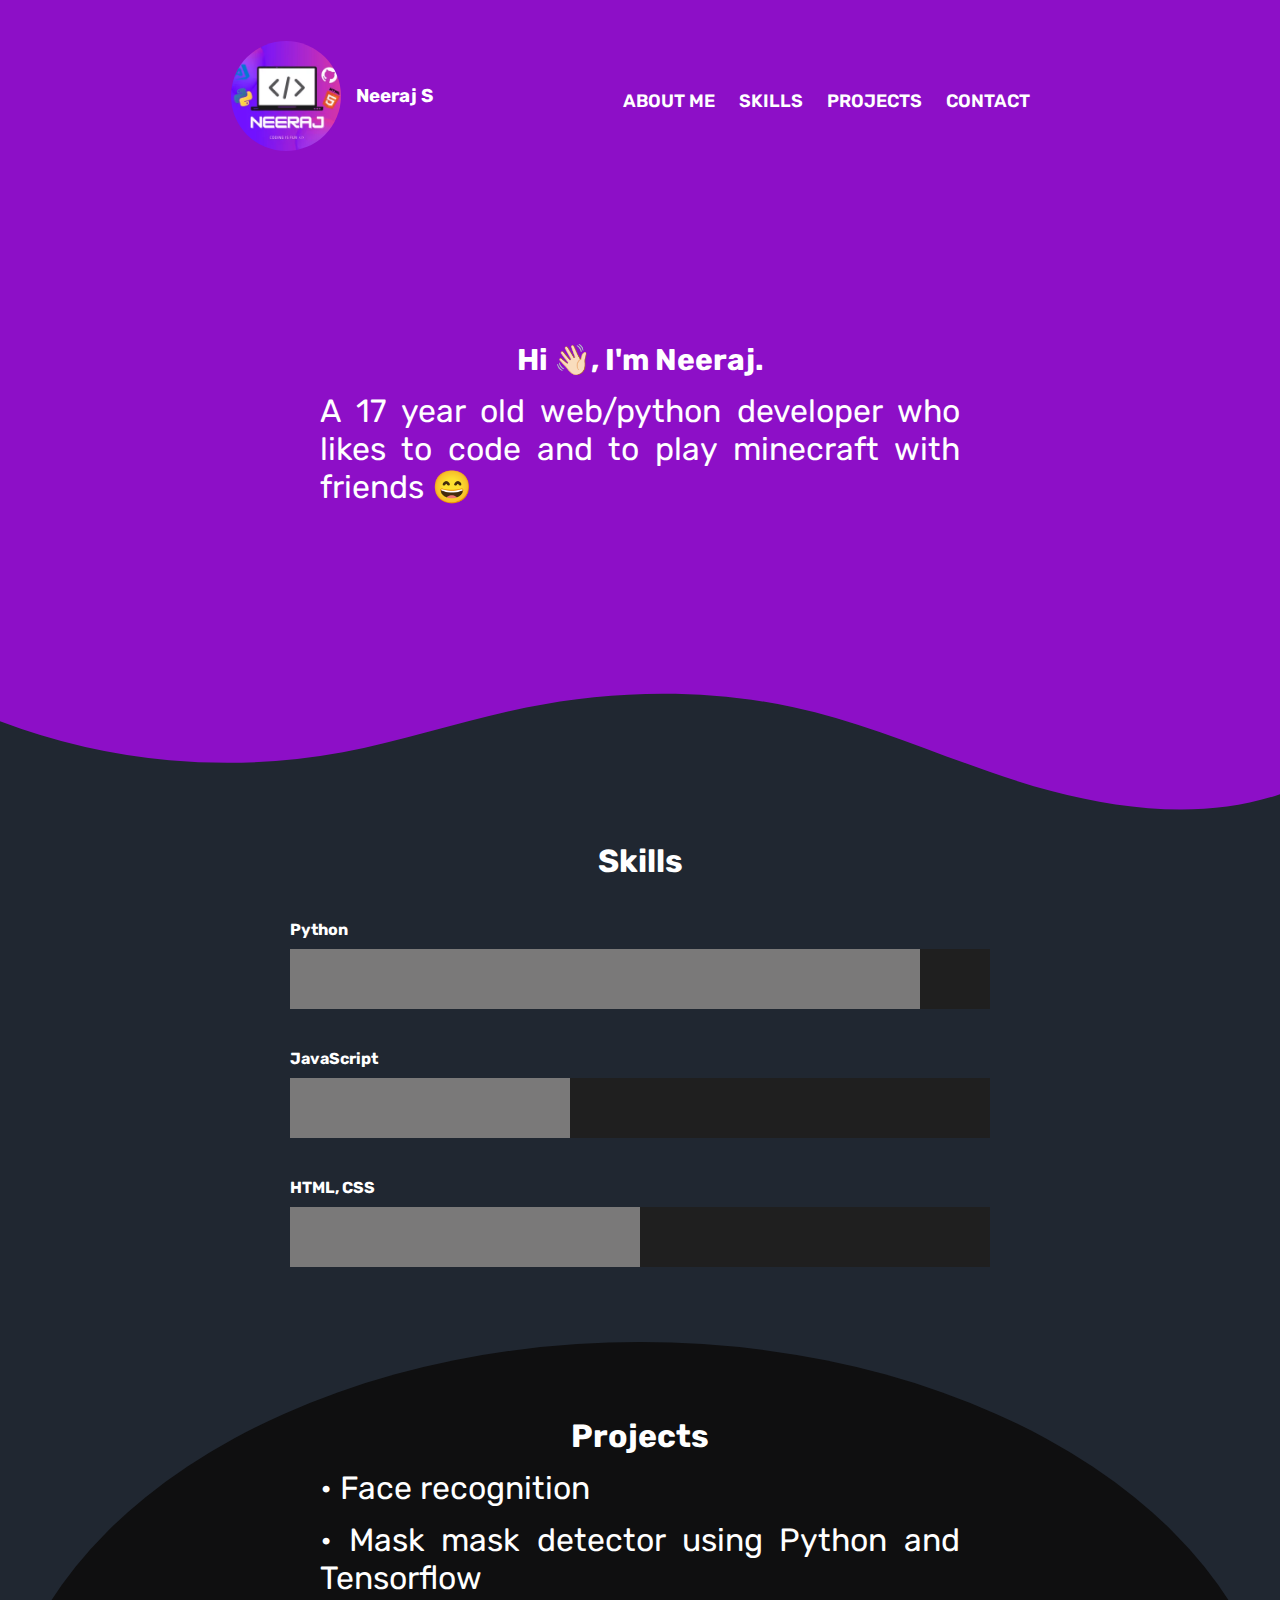
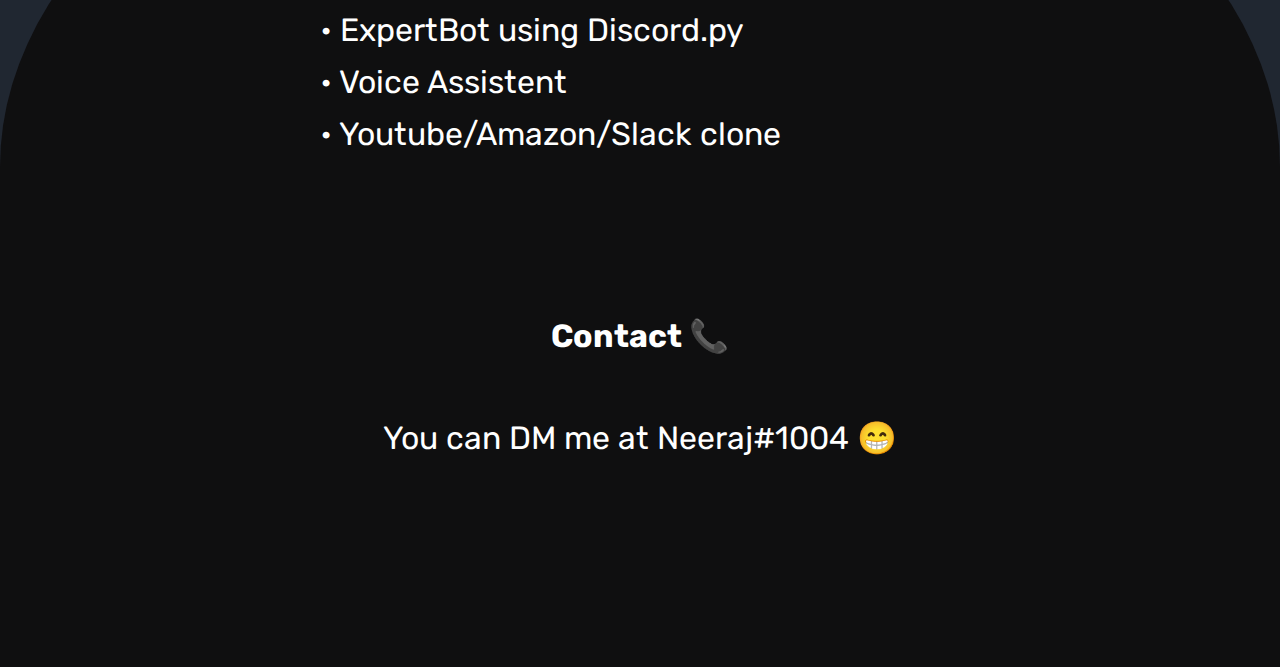
==== index.html @ 9b42e269 "first bois" ====
<!DOCTYPE html>
<html lang="en">
<head>
    <meta charset="UTF-8">
    <meta http-equiv="X-UA-Compatible" content="IE=edge">
    <meta name="viewport" content="width=device-width, initial-scale=1.0">
    <title>Neeraj</title>
    <link rel="preconnect" href="https://fonts.googleapis.com">
    <link rel="preconnect" href="https://fonts.gstatic.com" crossorigin>
    <link rel="stylesheet" href="/css/style.css">
    <link href="https://fonts.googleapis.com/css2?family=Rubik&display=swap" rel="stylesheet">
</head>
<body>
    <style>
    
    </style>
    <div class="navbar">
        <div class="profile">
            <img src="/static/profile.jpg" id="pfp"width="110px" alt="">

            <h3 style="font-family: 'Rubik', sans-serif;font: 25px;margin-left: 14px;">Neeraj S</h3>
        </div>
        <div class="nav-bar--info">
            <div class="nav-btns">
                <ul>
                    <li><a href="#aboutme">ABOUT ME</a></li>
                    <li><a href="#skills">SKILLS</a></li>
                    <li><a href="#projects">PROJECTS</a></li>
                    <li><a href="#contact">CONTACT</a></li>
                </ul>
            </div>
        </div>
    </div>
    <section id="aboutme" class="blue">
        <h1 style="font-size: 30px;">Hi 👋🏻, I'm Neeraj.</h1>
        <p>A 17 year old web/python developer who likes to code and to play minecraft with friends 😄</p>
        <div style="fill: #8d0fc7;"class="custom-shape-divider-top">
            <svg data-name="Layer 1" xmlns="http://www.w3.org/2000/svg" viewBox="0 0 1200 120" preserveAspectRatio="none">
                <path d="M321.39,56.44c58-10.79,114.16-30.13,172-41.86,82.39-16.72,168.19-17.73,250.45-.39C823.78,31,906.67,72,985.66,92.83c70.05,18.48,146.53,26.09,214.34,3V0H0V27.35A600.21,600.21,0,0,0,321.39,56.44Z" class="shape-fill"></path>
            </svg>
        </div>
      </section>
  
      <section id="skills 🧑‍🔧">
        <h1>Skills</h1>
        <div class="language-progress">
            <h4 style="margin-bottom: 10px;">Python</h4>
            <div class="progress-bar--container">
                <div class="progress-bar" style="width: 90%;"></div>
            </div>
        </div>
        <div class="language-progress">
            <h4 style="margin-bottom: 10px;">JavaScript</h4>
            <div class="progress-bar--container">
                <div class="progress-bar" style="width: 40%;"></div>
            </div>
        </div>
        <div class="language-progress">
            <h4 style="margin-bottom: 10px;">HTML, CSS</h4>
            <div class="progress-bar--container">
                <div class="progress-bar" style="width: 50%;"></div>
            </div>
        </div>
      </section>

      <section id="projects" class="bubble">
        <h1>Projects</h1> 
        <p>• Face recognition </p>
        <p>• Mask mask detector using Python and Tensorflow</p>
        <p>• ExpertBot using Discord.py</p>
        <p>• Voice Assistent</p>
        <p>• Youtube/Amazon/Slack clone</p>
      </section>
  
      <section id="contact" class="dark">
        <h1>Contact 📞</h1>
        <p style="text-align: center; margin-top: 5vw;">You can DM me at Neeraj#1004 😁</p>
      </section>
  
  
    <!-- <div class="main">
        <div class="container">

            <p style="font-weight: 550;font-size: xx-large;">Hi, I'm Neeraj.</p>
            <p class="info" style="font-size: larger;"> 
                Lorem ipsum dolor sit amet, consectetur adipisicing elit. In hic fugit quos dolorum. Facilis neque repudiandae est eveniet quod voluptate voluptas, accusantium, excepturi molestias cupiditate sequi delectus suscipit dolorem eos?
            </p>
            <p>Hey</p>
        </div>
    </div> -->
</body>
</html>
---- css/style.css ----
* {
  margin: 0;
  padding: 0;
  font-family: "Rubik";
}

:root {
  --main-color: #8d0fc7;
}


.custom-shape-divider-top{
    margin-top: 500px;
    position: absolute;
    top: 0;
    left: 0;
    width: 100%;
    overflow: hidden;
    line-height: 0;
}

body {
  margin: 0;
  font-family: "Prompt", sans-serif;
  color: white;
  background: #202731;
  overflow-x: hidden;
}
li {
  display: inline;
  margin-right: 20px;
  font-weight: 590;
  font-size: large;
}

a {
  color: white;
  text-decoration: none;
}

.navbar {
  padding: 40px;
  background-color: var(--main-color);
  display: flex;
  justify-content: space-evenly;
  align-items: center;
}

.profile{
    display: flex;
    flex-direction: row;
    align-items: center;
}

.main {
  margin-top: 100px;
  display: flex;
  flex-direction: column;
  align-items: center;
}

#pfp {
  border: 1px solid transparent;
  border-radius: 8rem;
}

.nav-bar--info {
}

.nav-btns {
  margin-top: 10px;
}

.container {
  margin-top: 10px;
  display: flex;
  flex-direction: column;
  width: 34%;
}

.info {
  margin-top: 25px;
}

h1{
    margin-top: 50px;
}

p {
  margin-top: 14px;
  width: 50%;
  font-size: xx-large;
  text-align: justify;
}

section {
  position: relative;
  display: flex;
  flex-direction: column;
  align-items: center;
  min-height: 400px;
  padding-top: 100px;
}

.language-progress{
    margin-top: 40px;
}

.progress-bar--container{
    background-color: rgb(31, 31, 31);
    max-width: 700px;
    width: 700px;
    height: 60px;
}

.progress-bar{
    background-color: rgb(122, 121, 121);
    height: 60px;
}

.blue {
  background: var(--main-color);
}

.red {
  background: #dd3f31;
}

.pink {
  background: #ff0066;
  overflow: hidden;
}

.dark {
  background: #0f0f10;
}

/* Curved bg with plain CSS */

.curve {
  position: absolute;
  height: 250px;
  width: 100%;
  bottom: 0;
  text-align: center;
}

.curve::before {
  content: "";
  display: block;
  position: absolute;
  border-radius: 100% 50%;
  width: 55%;
  height: 100%;
  transform: translate(85%, 60%);
  background-color: hsl(216, 21%, 16%);
}

.curve::after {
  content: "";
  display: block;
  position: absolute;
  border-radius: 100% 50%;
  width: 55%;
  height: 100%;
  background-color: var(--main-color);
  transform: translate(-4%, 40%);
  z-index: -1;
}

/* Bubble bg with plain CSS */

.bubble::after {
  content: "";
  border-top-left-radius: 50% 100%;
  border-top-right-radius: 50% 100%;
  position: absolute;
  bottom: 0;
  z-index: -1;
  width: 100%;
  background-color: #0f0f10;
  height: 85%;
}

/* Curved bg with SVG via https://www.shapedivider.app/ */

.wave {
  position: absolute;
  top: 0;
  left: 0;
  width: 100%;
  overflow: hidden;
  line-height: 0;
}

.wave svg {
  position: relative;
  display: block;
  width: calc(103% + 1.3px);
  height: 262px;
}

.wave .shape-fill {
  fill: hsl(240, 3%, 6%);
}

/* SVG background image via https://haikei.app/ */

.spacer {
  aspect-ratio: 960/300;
  width: 100%;
  background-repeat: no-repeat;
  background-position: center;
  background-size: cover;
}

.layer1 {
  background-image: url("./layer1.svg");
}
.layer2 {
  background-image: url("./layer2.svg");
}

.flip {
  transform: rotate(180deg);
}

/* Blobs SVG background image via https://haikei.app/ */

.blob-motion {
  position: absolute;
  transform: translateY(-20%);
  z-index: 0;
}

.blob-content {
  z-index: 1;
}

.blobs {
  width: 100%;
  background: url("./blobs.svg") no-repeat bottom / cover;
}
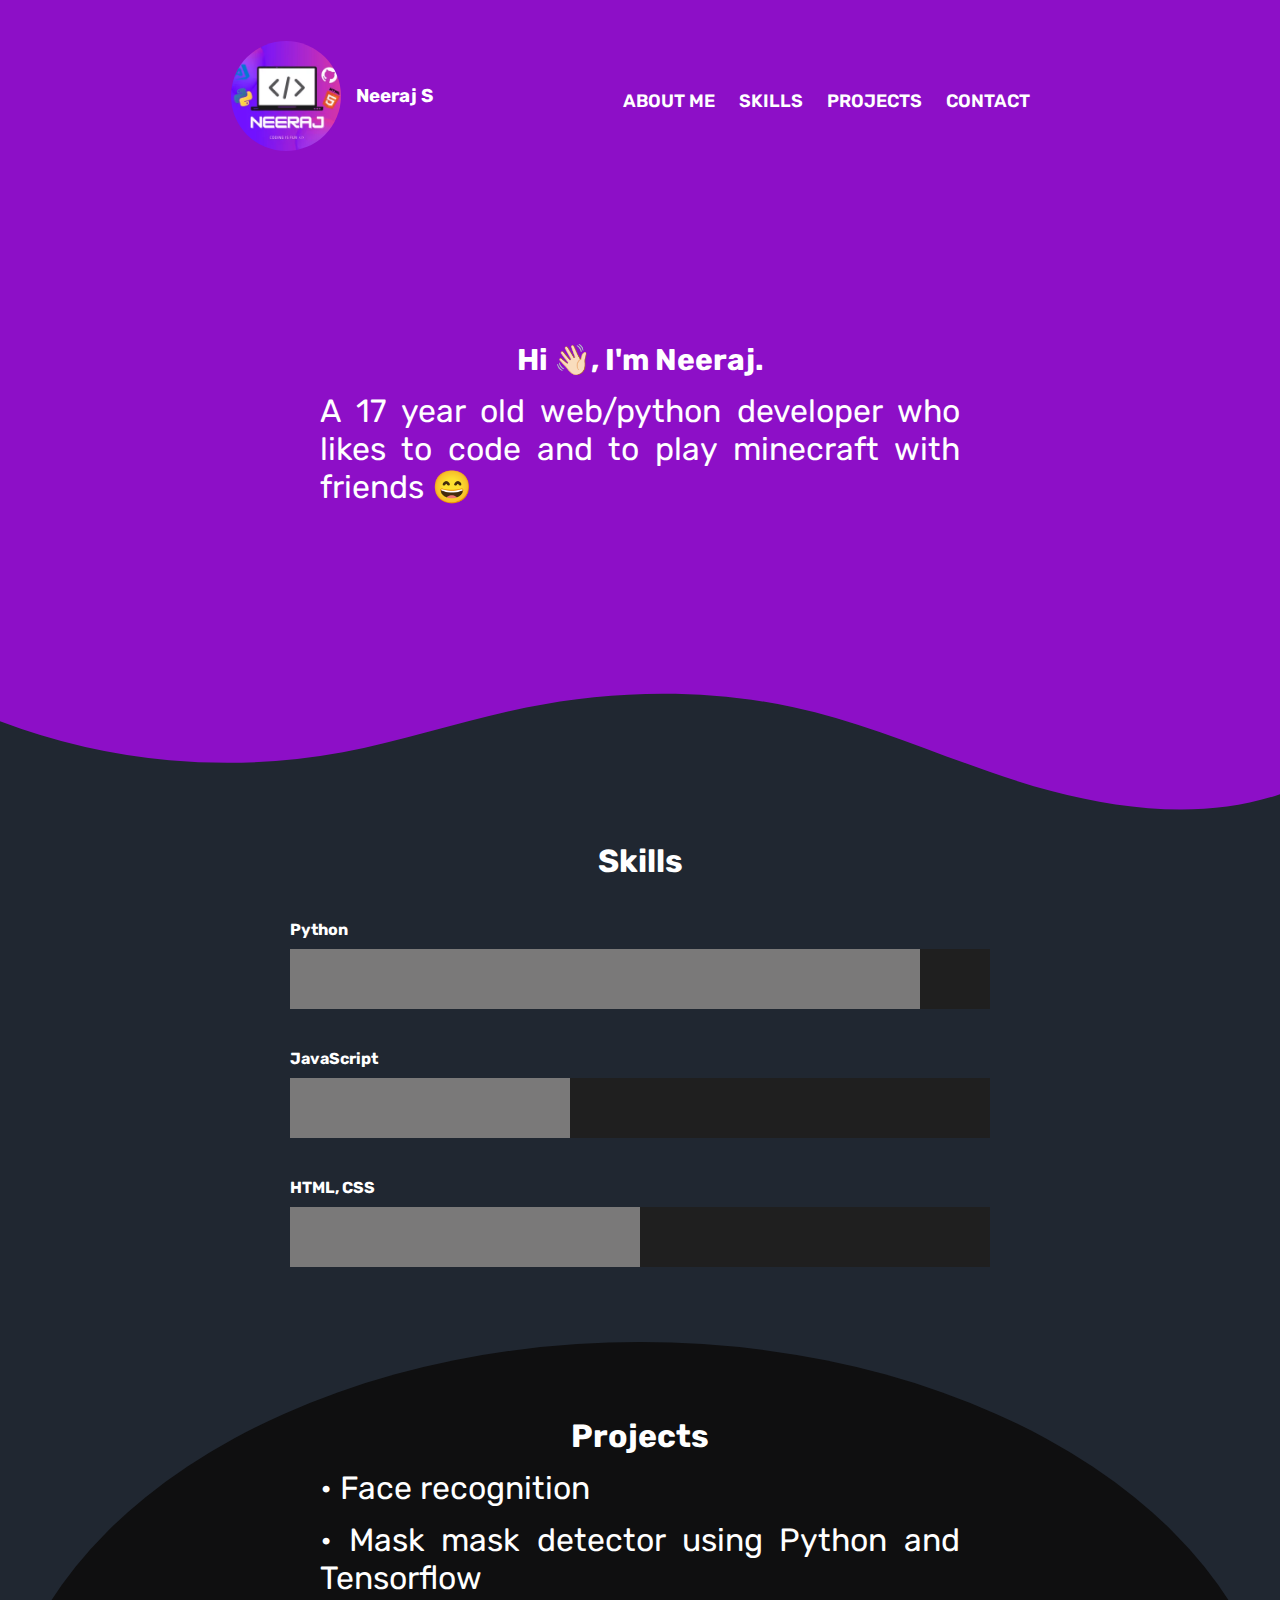
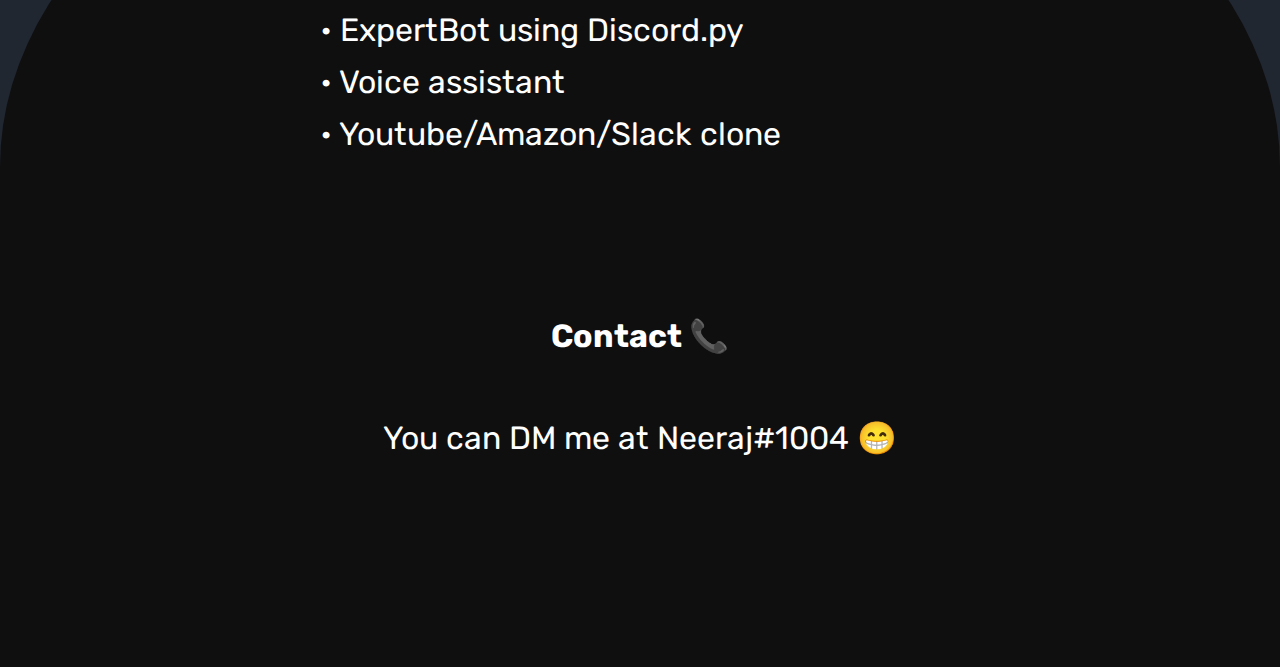
==== commit 5f5225b1: "fixed typo" ====
--- a/index.html
+++ b/index.html
@@ -68,7 +68,7 @@
         <p>• Face recognition </p>
         <p>• Mask mask detector using Python and Tensorflow</p>
         <p>• ExpertBot using Discord.py</p>
-        <p>• Voice Assistent</p>
+        <p>• Voice assistant</p>
         <p>• Youtube/Amazon/Slack clone</p>
       </section>
   
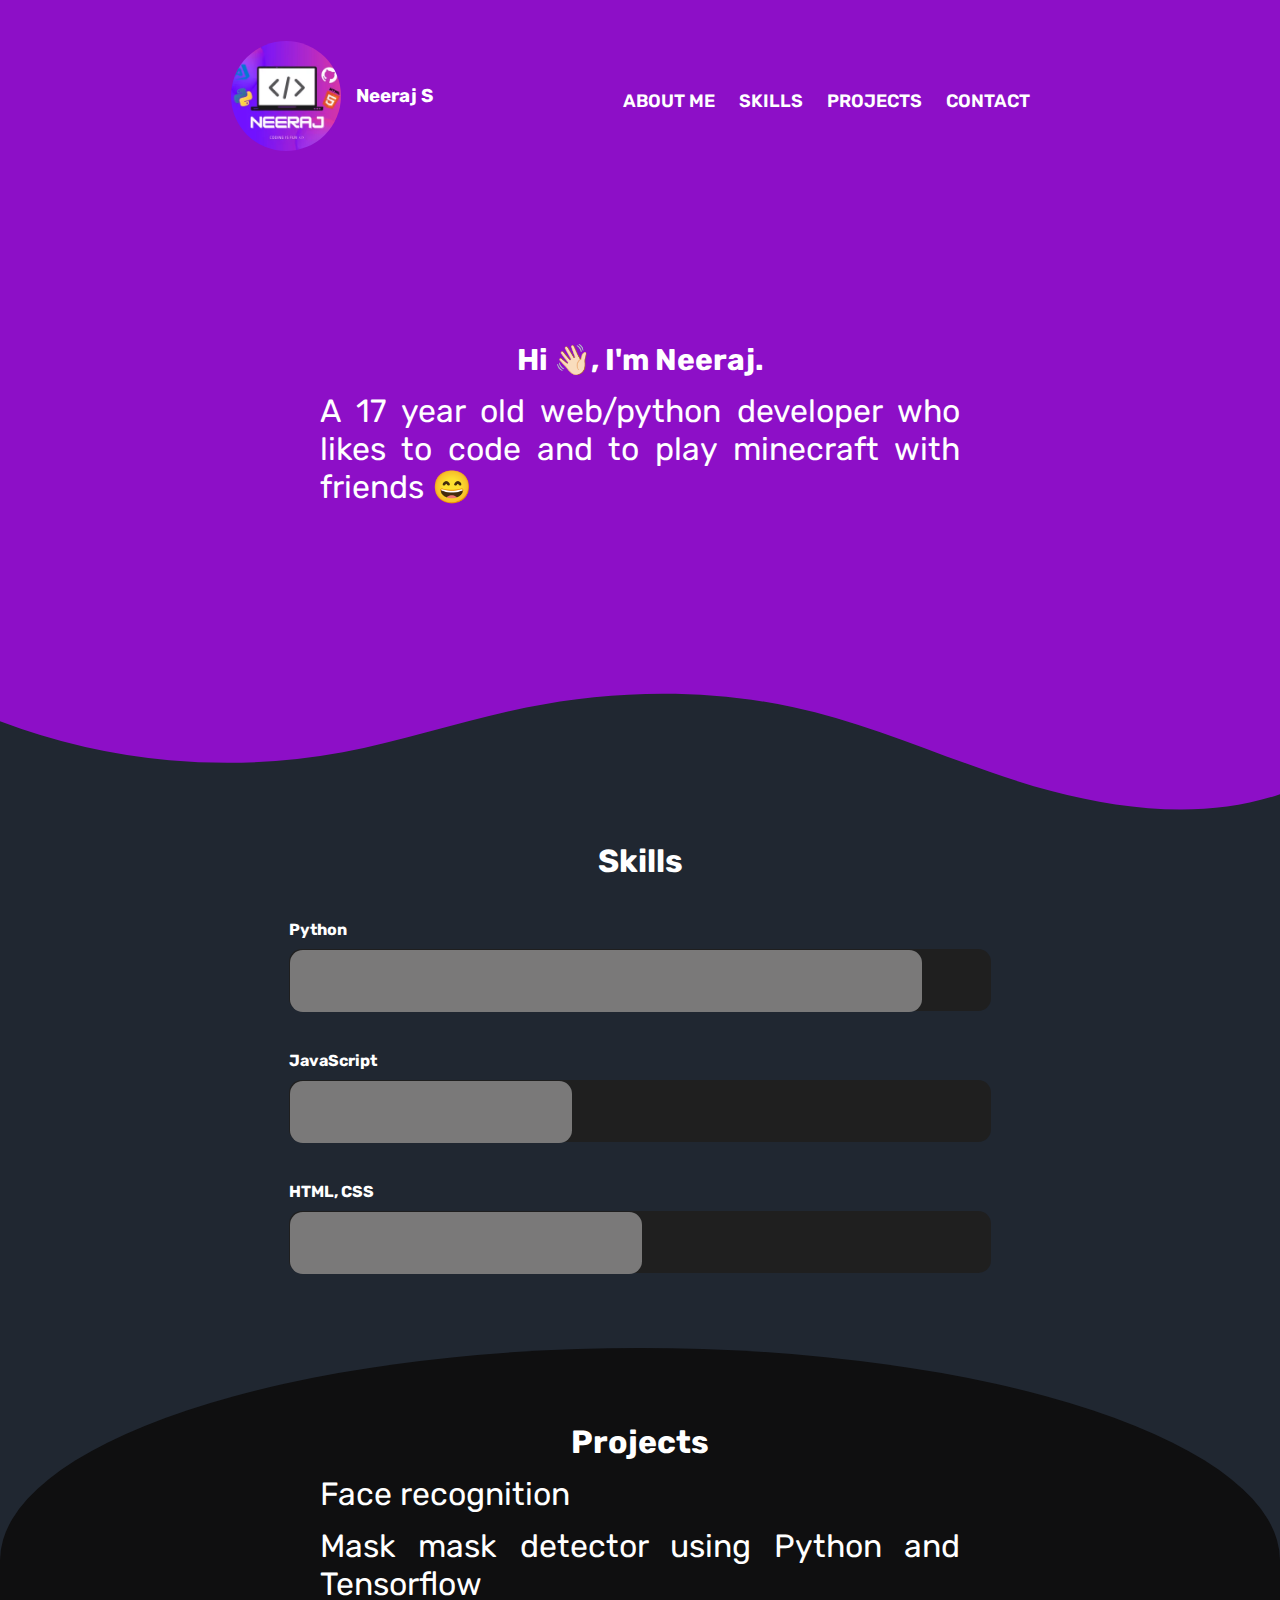
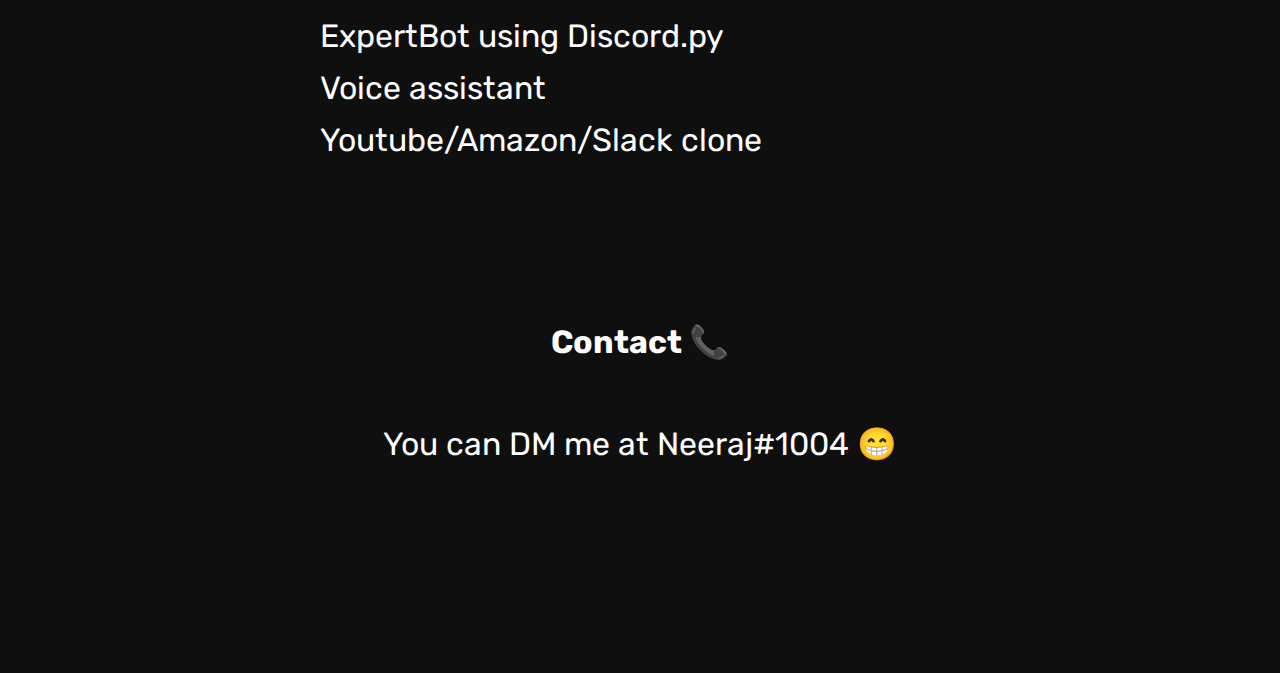
==== commit 9f6ca241: "made site responsive for mobile" ====
--- a/index.html
+++ b/index.html
@@ -65,11 +65,11 @@
 
       <section id="projects" class="bubble">
         <h1>Projects</h1> 
-        <p>• Face recognition </p>
-        <p>• Mask mask detector using Python and Tensorflow</p>
-        <p>• ExpertBot using Discord.py</p>
-        <p>• Voice assistant</p>
-        <p>• Youtube/Amazon/Slack clone</p>
+        <p>Face recognition </p>
+        <p>Mask mask detector using Python and Tensorflow</p>
+        <p>ExpertBot using Discord.py</p>
+        <p>Voice assistant</p>
+        <p>Youtube/Amazon/Slack clone</p>
       </section>
   
       <section id="contact" class="dark">
@@ -89,4 +89,4 @@
         </div>
     </div> -->
 </body>
-</html>+</html>
--- a/css/style.css
+++ b/css/style.css
@@ -107,6 +107,8 @@
 }
 
 .progress-bar--container{
+    border: 1px solid transparent;
+    border-radius: 0.8rem;
     background-color: rgb(31, 31, 31);
     max-width: 700px;
     width: 700px;
@@ -114,8 +116,66 @@
 }
 
 .progress-bar{
+
+    border: 1px solid transparent;
+    border-radius: 0.8rem;
     background-color: rgb(122, 121, 121);
     height: 60px;
+}
+/*CAUTION: Media queries ahead:*/
+@media screen and (max-width: 944px) {
+  p, h1, h2, h3, h4{
+    font-size: 20px;
+  }
+}
+
+@media screen and (max-width: 880px){
+  .navbar{
+    display: flex;
+    flex-direction: column;  
+  }
+  #pfp{
+    width: 40px;
+  }
+  .profile{
+    margin-bottom: 20px;
+  }
+  .progress-bar--container{
+    max-width: 400px;
+  }
+  
+}
+
+@media screen and (max-width: 518px){
+  a, h2, h3, h4{
+    font-size: 15px;
+  }
+  li{
+    margin-right: 7px;
+  }
+  #projects > p{
+    font-size: 1em;
+  }
+  .progress-bar--container{
+    max-width: 300px;
+  }
+} 
+
+@media screen and (max-width: 442px){
+  .progress-bar--container{
+    max-width: 250px;
+  }
+  p{
+    font-size: 17px;
+  }
+  h1,h2,h3,h4{
+    font-size: 17px;
+  }
+  a{
+    font-size: 15px;
+  }
+  #projects > p{
+  }
 }
 
 .blue {
@@ -172,8 +232,8 @@
 
 .bubble::after {
   content: "";
-  border-top-left-radius: 50% 100%;
-  border-top-right-radius: 50% 100%;
+  border-top-left-radius: 100% 100%;
+  border-top-right-radius: 100% 100%;
   position: absolute;
   bottom: 0;
   z-index: -1;
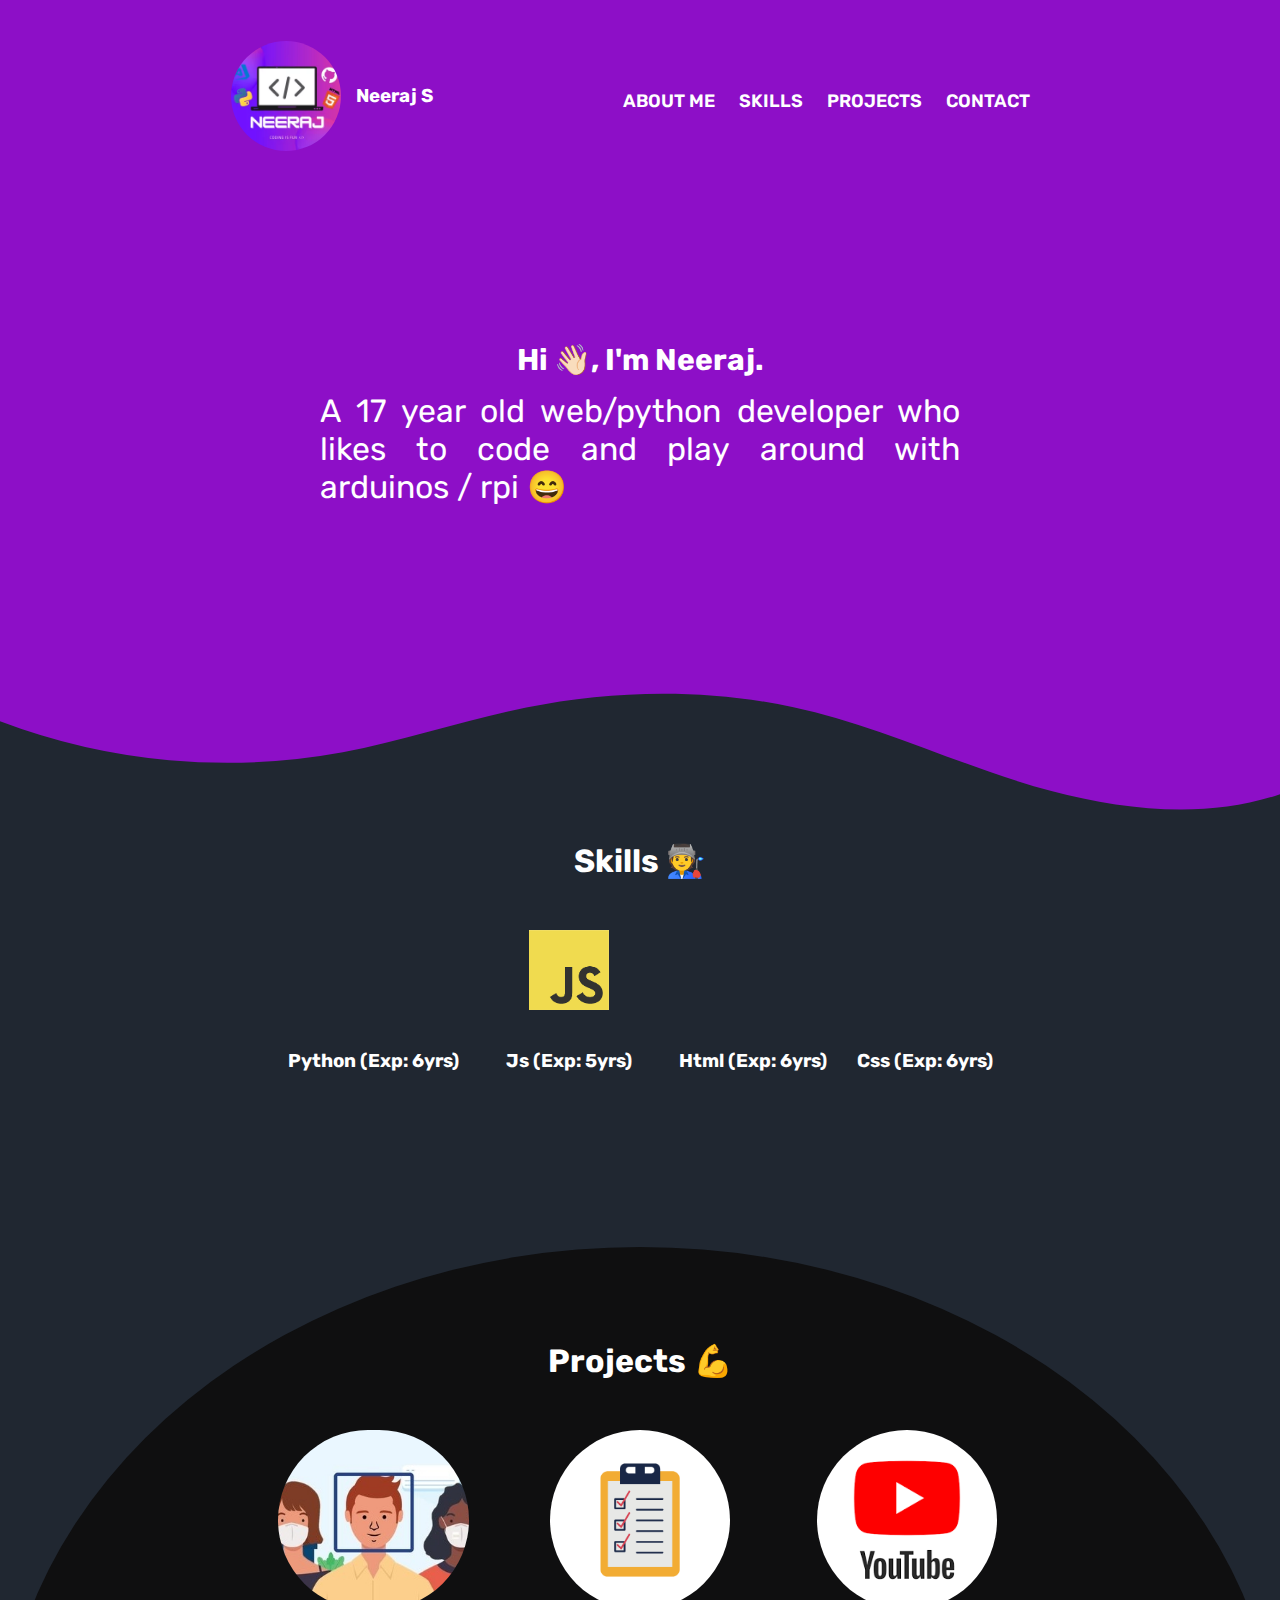
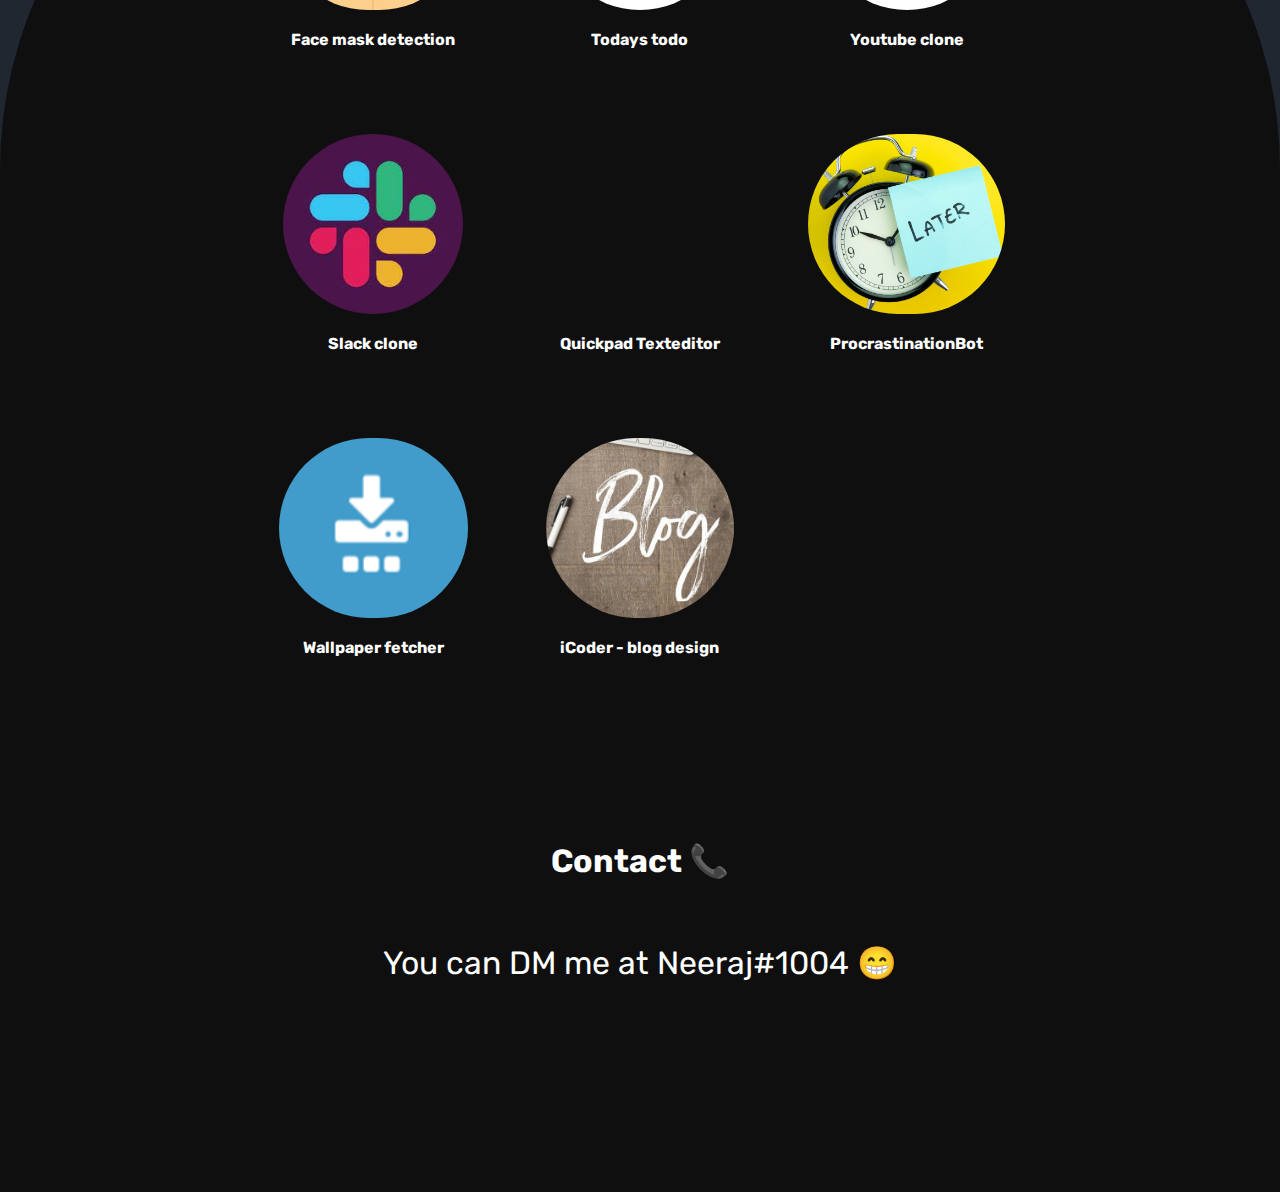
==== commit 13b76e53: "remake" ====
--- a/index.html
+++ b/index.html
@@ -1,5 +1,6 @@
 <!DOCTYPE html>
 <html lang="en">
+
 <head>
     <meta charset="UTF-8">
     <meta http-equiv="X-UA-Compatible" content="IE=edge">
@@ -9,14 +10,17 @@
     <link rel="preconnect" href="https://fonts.gstatic.com" crossorigin>
     <link rel="stylesheet" href="/css/style.css">
     <link href="https://fonts.googleapis.com/css2?family=Rubik&display=swap" rel="stylesheet">
+
+    <script defer src="js/index.js"></script>
 </head>
+
 <body>
     <style>
-    
+
     </style>
     <div class="navbar">
         <div class="profile">
-            <img src="/static/profile.jpg" id="pfp"width="110px" alt="">
+            <img src="/static/profile.jpg" id="pfp" width="110px" alt="">
 
             <h3 style="font-family: 'Rubik', sans-serif;font: 25px;margin-left: 14px;">Neeraj S</h3>
         </div>
@@ -33,60 +37,106 @@
     </div>
     <section id="aboutme" class="blue">
         <h1 style="font-size: 30px;">Hi 👋🏻, I'm Neeraj.</h1>
-        <p>A 17 year old web/python developer who likes to code and to play minecraft with friends 😄</p>
-        <div style="fill: #8d0fc7;"class="custom-shape-divider-top">
-            <svg data-name="Layer 1" xmlns="http://www.w3.org/2000/svg" viewBox="0 0 1200 120" preserveAspectRatio="none">
-                <path d="M321.39,56.44c58-10.79,114.16-30.13,172-41.86,82.39-16.72,168.19-17.73,250.45-.39C823.78,31,906.67,72,985.66,92.83c70.05,18.48,146.53,26.09,214.34,3V0H0V27.35A600.21,600.21,0,0,0,321.39,56.44Z" class="shape-fill"></path>
+        <p>A 17 year old web/python developer who likes to code and play around with arduinos / rpi 😄</p>
+        <div style="fill: #8d0fc7;" class="custom-shape-divider-top">
+            <svg data-name="Layer 1" xmlns="http://www.w3.org/2000/svg" viewBox="0 0 1200 120"
+                preserveAspectRatio="none">
+                <path
+                    d="M321.39,56.44c58-10.79,114.16-30.13,172-41.86,82.39-16.72,168.19-17.73,250.45-.39C823.78,31,906.67,72,985.66,92.83c70.05,18.48,146.53,26.09,214.34,3V0H0V27.35A600.21,600.21,0,0,0,321.39,56.44Z"
+                    class="shape-fill"></path>
             </svg>
         </div>
-      </section>
-  
-      <section id="skills 🧑‍🔧">
-        <h1>Skills</h1>
-        <div class="language-progress">
-            <h4 style="margin-bottom: 10px;">Python</h4>
-            <div class="progress-bar--container">
-                <div class="progress-bar" style="width: 90%;"></div>
+    </section>
+
+    <section id="skills">
+        <h1>Skills 🧑‍🏭</h1>
+        <div class="knowledge">
+            <div class="skills-items-container">
+                <img class="skills-item" src="https://www.python.org/static/favicon.ico" alt="">
+                <!-- give title at the bottom of img  -->
+                <h3 id="python">Python</h3>
+            </div>
+            <div class="skills-items-container">
+
+                <img class="skills-item"
+                    src="[data-uri]"
+                    alt="">
+
+                <h3 id="js">Javascript</h3>
+            </div>
+            <div class="skills-items-container">
+
+                <img class="skills-item"
+                    src="https://upload.wikimedia.org/wikipedia/commons/thumb/6/61/HTML5_logo_and_wordmark.svg/1200px-HTML5_logo_and_wordmark.svg.png"
+                    alt="">
+                <h3 id="html">Html</h3>
+            </div>
+
+            <div class="skills-items-container">
+
+                <img class="skills-item"
+                    src="https://upload.wikimedia.org/wikipedia/commons/thumb/d/d5/CSS3_logo_and_wordmark.svg/1200px-CSS3_logo_and_wordmark.svg.png"
+                    alt="">
+
+                <h3 id="css">CSS</h3>
             </div>
         </div>
-        <div class="language-progress">
-            <h4 style="margin-bottom: 10px;">JavaScript</h4>
-            <div class="progress-bar--container">
-                <div class="progress-bar" style="width: 40%;"></div>
+
+        </div>
+    </section>
+
+    <section id="projects" class="bubble">
+        <h1>Projects 💪</h1>
+        <div class="projects">
+            <div class="project-container">
+                <a class="project-link" href="https://github.com/Neeraj029/Face-Mask-detection"><img class="project-thumbnail" src="/static/face_mask_detect.jpg  " alt="" srcset="">
+                <h4 id="project-name">Face mask detection</h4></a>
+            </div>
+            <div class="project-container">
+                <a class="project-link" href="https://github.com/Neeraj029/todo-app-flutter"><img class="project-thumbnail" src="/static/todo.png  " alt="" srcset="">
+                <h4 id="project-name">Todays todo</h4></a>
+            </div>
+            <div class="project-container">
+
+                <a class="project-link" href="https://github.com/Neeraj029/Youtube-Clone"><img class="project-thumbnail" src="[data-uri] " alt="" srcset="">
+                <h4 id="project-name">Youtube clone</h4></a>
+            </div>
+            <div class="project-container">
+                <a class="project-link" href="https://github.com/Neeraj029/Slack-clone"><img class="project-thumbnail" src="[data-uri]" alt="" srcset="">
+                <h4 id="project-name">Slack clone</h4></a>
+            </div>
+            <div class="project-container">
+                <a class="project-link" href="https://github.com/Neeraj029/Quickpad-Texteditor"><img class="project-thumbnail" src="https://raw.githubusercontent.com/Neeraj029/Quickpad-Texteditor/master/logo2.png " alt="" srcset="">
+                <h4 id="project-name">Quickpad Texteditor</h4></a>
+            </div>
+
+            <div class="project-container">
+                <a class="project-link" href="https://github.com/Neeraj029/ProcrastinationBot"><img class="project-thumbnail" src="./static/later.jpg" alt="" srcset="">
+                <h4 id="project-name">ProcrastinationBot</h4></a>
+            </div>
+
+            <div class="project-container">
+                <a class="project-link" href="https://github.com/Neeraj029/wallpaper-fetcher"><img class="project-thumbnail" src="/static/wallpaper-f.png " alt="" srcset="">
+                <h4 id="project-name">Wallpaper fetcher</h4></a>
+            </div>
+
+            <div class="project-container">
+                <a class="project-link" href="https://github.com/Neeraj029/iCoder-v2.0.1"><img class="project-thumbnail" src="/static/blog.jpg" alt="" srcset="">
+                <h4 id="project-name">iCoder - blog design</h4></a>
             </div>
         </div>
-        <div class="language-progress">
-            <h4 style="margin-bottom: 10px;">HTML, CSS</h4>
-            <div class="progress-bar--container">
-                <div class="progress-bar" style="width: 50%;"></div>
-            </div>
-        </div>
-      </section>
 
-      <section id="projects" class="bubble">
-        <h1>Projects</h1> 
-        <p>Face recognition </p>
-        <p>Mask mask detector using Python and Tensorflow</p>
-        <p>ExpertBot using Discord.py</p>
-        <p>Voice assistant</p>
-        <p>Youtube/Amazon/Slack clone</p>
-      </section>
-  
-      <section id="contact" class="dark">
+
+
+
+
+    </section>
+
+    <section id="contact" class="dark">
         <h1>Contact 📞</h1>
         <p style="text-align: center; margin-top: 5vw;">You can DM me at Neeraj#1004 😁</p>
-      </section>
-  
-  
-    <!-- <div class="main">
-        <div class="container">
+    </section>
 
-            <p style="font-weight: 550;font-size: xx-large;">Hi, I'm Neeraj.</p>
-            <p class="info" style="font-size: larger;"> 
-                Lorem ipsum dolor sit amet, consectetur adipisicing elit. In hic fugit quos dolorum. Facilis neque repudiandae est eveniet quod voluptate voluptas, accusantium, excepturi molestias cupiditate sequi delectus suscipit dolorem eos?
-            </p>
-            <p>Hey</p>
-        </div>
-    </div> -->
 </body>
-</html>
+
+</html>--- a/css/style.css
+++ b/css/style.css
@@ -9,14 +9,14 @@
 }
 
 
-.custom-shape-divider-top{
-    margin-top: 500px;
-    position: absolute;
-    top: 0;
-    left: 0;
-    width: 100%;
-    overflow: hidden;
-    line-height: 0;
+.custom-shape-divider-top {
+  margin-top: 500px;
+  position: absolute;
+  top: 0;
+  left: 0;
+  width: 100%;
+  overflow: hidden;
+  line-height: 0;
 }
 
 body {
@@ -26,6 +26,7 @@
   background: #202731;
   overflow-x: hidden;
 }
+
 li {
   display: inline;
   margin-right: 20px;
@@ -46,10 +47,10 @@
   align-items: center;
 }
 
-.profile{
-    display: flex;
-    flex-direction: row;
-    align-items: center;
+.profile {
+  display: flex;
+  flex-direction: row;
+  align-items: center;
 }
 
 .main {
@@ -64,8 +65,7 @@
   border-radius: 8rem;
 }
 
-.nav-bar--info {
-}
+.nav-bar--info {}
 
 .nav-btns {
   margin-top: 10px;
@@ -82,8 +82,8 @@
   margin-top: 25px;
 }
 
-h1{
-    margin-top: 50px;
+h1 {
+  margin-top: 50px;
 }
 
 p {
@@ -102,80 +102,158 @@
   padding-top: 100px;
 }
 
-.language-progress{
-    margin-top: 40px;
-}
-
-.progress-bar--container{
-    border: 1px solid transparent;
-    border-radius: 0.8rem;
-    background-color: rgb(31, 31, 31);
-    max-width: 700px;
-    width: 700px;
-    height: 60px;
-}
-
-.progress-bar{
-
-    border: 1px solid transparent;
-    border-radius: 0.8rem;
-    background-color: rgb(122, 121, 121);
-    height: 60px;
-}
+.language-progress {
+  margin-top: 40px;
+
+}
+
+.knowledge {
+  display: flex;
+}
+
+.skills-item {
+  display: flex;
+  flex-direction: column;
+  align-items: center;
+  margin: 40px;
+  margin-top: 50px;
+  height: 80px;
+}
+
+.skills-items-container {
+  display: flex;
+  flex-direction: column;
+  align-items: center;
+  margin: 0 15px;
+}
+
+.projects{
+  display: grid;
+  grid-template-columns: repeat(3, 1fr);
+}
+
+.project-container{
+  margin: 35px;
+  margin-top: 50px;
+  display: flex;
+  flex-direction: column;
+  animation-timing-function: ease-in-out;
+  animation-duration: 0.5s;
+  align-items: center;
+}
+
+.project-link{
+  display: flex;
+  flex-direction: column;
+  align-items: center;  
+}
+
+.project-container:hover{
+  cursor: pointer;
+}
+
+.project-thumbnail{
+  height: 180px;
+  border: 0px solid transparent;
+  border-radius: 100px;
+}
+
+#project-name{
+  margin-top: 20px;
+}
+
+.progress-bar--container {
+  border: 1px solid transparent;
+  border-radius: 0.8rem;
+  background-color: rgb(31, 31, 31);
+  max-width: 700px;
+  width: 700px;
+  height: 60px;
+}
+
+.progress-bar {
+
+  border: 1px solid transparent;
+  border-radius: 0.8rem;
+  background-color: rgb(122, 121, 121);
+  height: 60px;
+}
+
 /*CAUTION: Media queries ahead:*/
 @media screen and (max-width: 944px) {
-  p, h1, h2, h3, h4{
+
+  p,
+  h1,
+  h2,
+  h3,
+  h4 {
     font-size: 20px;
   }
 }
 
-@media screen and (max-width: 880px){
-  .navbar{
+@media screen and (max-width: 880px) {
+  .navbar {
     display: flex;
-    flex-direction: column;  
-  }
-  #pfp{
+    flex-direction: column;
+  }
+
+  #pfp {
     width: 40px;
   }
-  .profile{
+
+  .profile {
     margin-bottom: 20px;
   }
-  .progress-bar--container{
+
+  .progress-bar--container {
     max-width: 400px;
   }
-  
-}
-
-@media screen and (max-width: 518px){
-  a, h2, h3, h4{
+
+}
+
+@media screen and (max-width: 518px) {
+
+  a,
+  h2,
+  h3,
+  h4 {
     font-size: 15px;
   }
-  li{
+
+  li {
     margin-right: 7px;
   }
-  #projects > p{
+
+  #projects>p {
     font-size: 1em;
   }
-  .progress-bar--container{
+
+  .progress-bar--container {
     max-width: 300px;
   }
-} 
-
-@media screen and (max-width: 442px){
-  .progress-bar--container{
+}
+
+@media screen and (max-width: 442px) {
+  .progress-bar--container {
     max-width: 250px;
   }
-  p{
+
+  p {
     font-size: 17px;
   }
-  h1,h2,h3,h4{
+
+  h1,
+  h2,
+  h3,
+  h4 {
     font-size: 17px;
   }
-  a{
+
+  a {
     font-size: 15px;
   }
-  #projects > p{
-  }
+
+  #projects>p {}
 }
 
 .blue {
@@ -239,7 +317,7 @@
   z-index: -1;
   width: 100%;
   background-color: #0f0f10;
-  height: 85%;
+  height: 95%;
 }
 
 /* Curved bg with SVG via https://www.shapedivider.app/ */
@@ -277,6 +355,7 @@
 .layer1 {
   background-image: url("./layer1.svg");
 }
+
 .layer2 {
   background-image: url("./layer2.svg");
 }
@@ -300,4 +379,4 @@
 .blobs {
   width: 100%;
   background: url("./blobs.svg") no-repeat bottom / cover;
-}
+}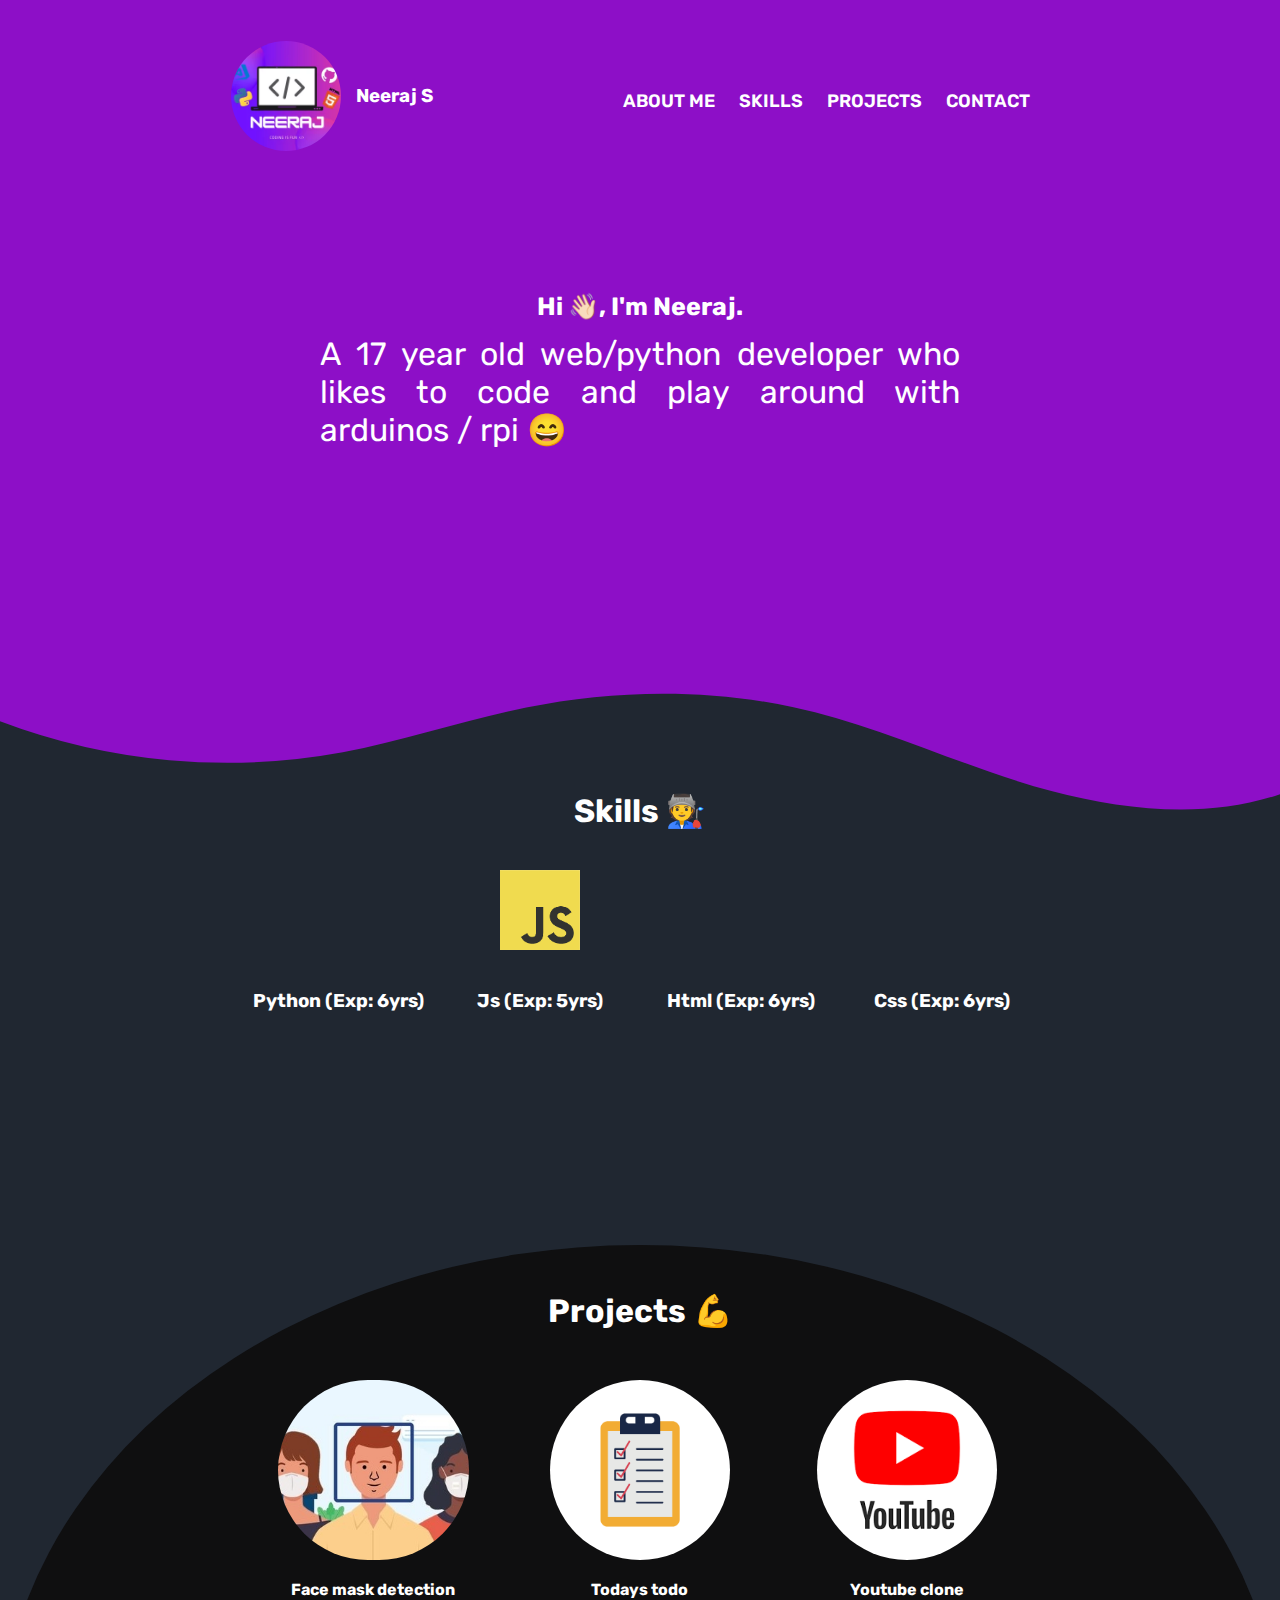
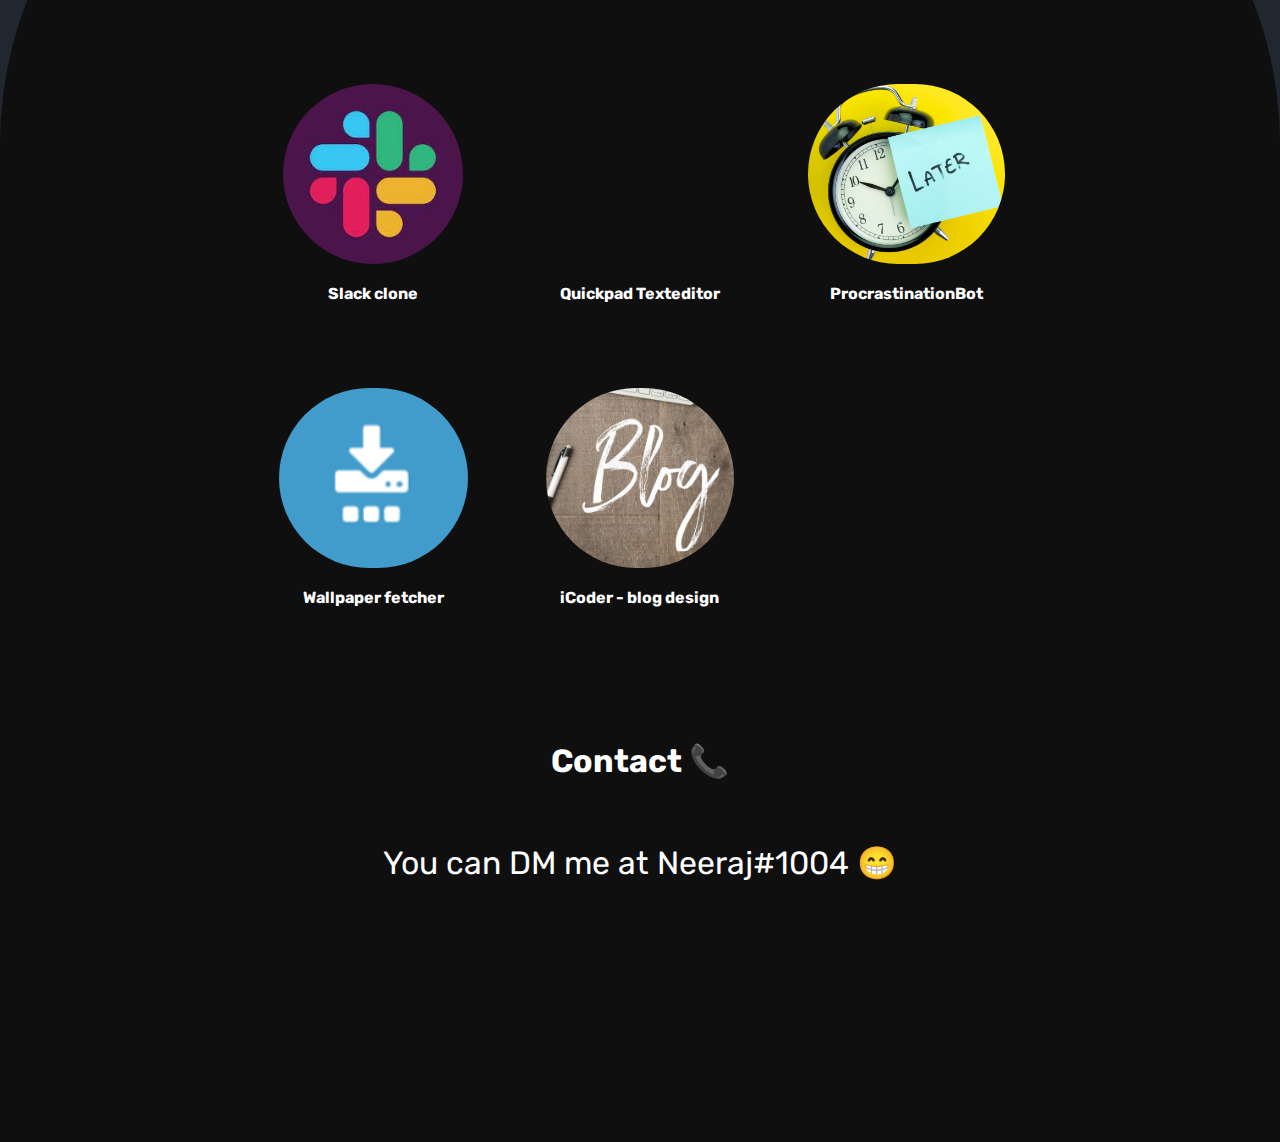
==== commit a03853f1: "Responsive on mobile! 🥳" ====
--- a/index.html
+++ b/index.html
@@ -26,17 +26,17 @@
         </div>
         <div class="nav-bar--info">
             <div class="nav-btns">
-                <ul>
-                    <li><a href="#aboutme">ABOUT ME</a></li>
-                    <li><a href="#skills">SKILLS</a></li>
-                    <li><a href="#projects">PROJECTS</a></li>
-                    <li><a href="#contact">CONTACT</a></li>
+                <ul id="navbar-ul">
+                    <li><a class="nav-options" href="#aboutme">ABOUT ME</a></li>
+                    <li><a class="nav-options" href="#skills">SKILLS</a></li>
+                    <li><a class="nav-options" href="#projects">PROJECTS</a></li>
+                    <li><a class="nav-options" href="#contact">CONTACT</a></li>
                 </ul>
             </div>
         </div>
     </div>
     <section id="aboutme" class="blue">
-        <h1 style="font-size: 30px;">Hi 👋🏻, I'm Neeraj.</h1>
+        <h1 style="font-size: 25px;">Hi 👋🏻, I'm Neeraj.</h1>
         <p>A 17 year old web/python developer who likes to code and play around with arduinos / rpi 😄</p>
         <div style="fill: #8d0fc7;" class="custom-shape-divider-top">
             <svg data-name="Layer 1" xmlns="http://www.w3.org/2000/svg" viewBox="0 0 1200 120"
@@ -49,7 +49,7 @@
     </section>
 
     <section id="skills">
-        <h1>Skills 🧑‍🏭</h1>
+        <h1 id="section-title">Skills 🧑‍🏭</h1>
         <div class="knowledge">
             <div class="skills-items-container">
                 <img class="skills-item" src="https://www.python.org/static/favicon.ico" alt="">
@@ -86,7 +86,7 @@
     </section>
 
     <section id="projects" class="bubble">
-        <h1>Projects 💪</h1>
+        <h1 id="section-title">Projects 💪</h1>
         <div class="projects">
             <div class="project-container">
                 <a class="project-link" href="https://github.com/Neeraj029/Face-Mask-detection"><img class="project-thumbnail" src="/static/face_mask_detect.jpg  " alt="" srcset="">
@@ -133,7 +133,7 @@
     </section>
 
     <section id="contact" class="dark">
-        <h1>Contact 📞</h1>
+        <h1 id='section-title'>Contact 📞</h1>
         <p style="text-align: center; margin-top: 5vw;">You can DM me at Neeraj#1004 😁</p>
     </section>
 
--- a/css/style.css
+++ b/css/style.css
@@ -82,9 +82,7 @@
   margin-top: 25px;
 }
 
-h1 {
-  margin-top: 50px;
-}
+
 
 p {
   margin-top: 14px;
@@ -108,7 +106,8 @@
 }
 
 .knowledge {
-  display: flex;
+  display: grid;
+  grid-template-columns: repeat(4, 1fr);
 }
 
 .skills-item {
@@ -116,7 +115,6 @@
   flex-direction: column;
   align-items: center;
   margin: 40px;
-  margin-top: 50px;
   height: 80px;
 }
 
@@ -209,10 +207,24 @@
     max-width: 400px;
   }
 
+  .project-thumbnail{
+    height: 120px;
+  }
+  .knowledge{
+    display: grid;
+    grid-template-columns: repeat(2, 1fr);
+  }
+  .projects{
+    grid-template-columns: repeat(2, 1fr);
+  }
+
 }
 
 @media screen and (max-width: 518px) {
-
+  .bubble::after{
+    border-top-left-radius: 109% 65% !important;
+    border-top-right-radius: 100% 65% !important;
+  }
   a,
   h2,
   h3,
@@ -233,7 +245,48 @@
   }
 }
 
-@media screen and (max-width: 442px) {
+/* Large mobile */
+@media screen and (max-width: 445px) {
+  #python, #js, #html, #css, #project-name{
+    font-size: 15px;
+  }
+
+  section{
+    min-height: 292px;
+  }
+
+  .custom-shape-divider-top {
+    margin-top: 392px;
+  }
+
+  h1{font-size: 22px;}
+
+  #section-title{
+    font-size: 22px;
+    margin-bottom: 45px;
+  }
+
+  p{
+    width: 60%;
+  }
+
+  .project-container{
+    margin-bottom: 25px !important;
+  }
+
+
+  .nav-options{
+    font-size: 11px !important;
+    font-weight: 600;
+    /* font-size: 10px !important; */
+  }
+  .project-thumbnail{
+    height: 80px;
+  }
+  .skills-item{
+    height: 50px !important;
+  }
+
   .progress-bar--container {
     max-width: 250px;
   }
@@ -254,6 +307,9 @@
   }
 
   #projects>p {}
+  .project-container{
+    margin: 0px
+  }
 }
 
 .blue {
@@ -271,6 +327,23 @@
 
 .dark {
   background: #0f0f10;
+}
+
+
+
+
+/* Medium mobile */
+@media screen and (max-width: 386){
+
+  .nav-options{
+    font-size: 10px !important;
+  }
+  .nav-btns{
+      width: 350px;
+  }
+  .project-container{
+    margin: 1px !important;
+  }
 }
 
 /* Curved bg with plain CSS */
